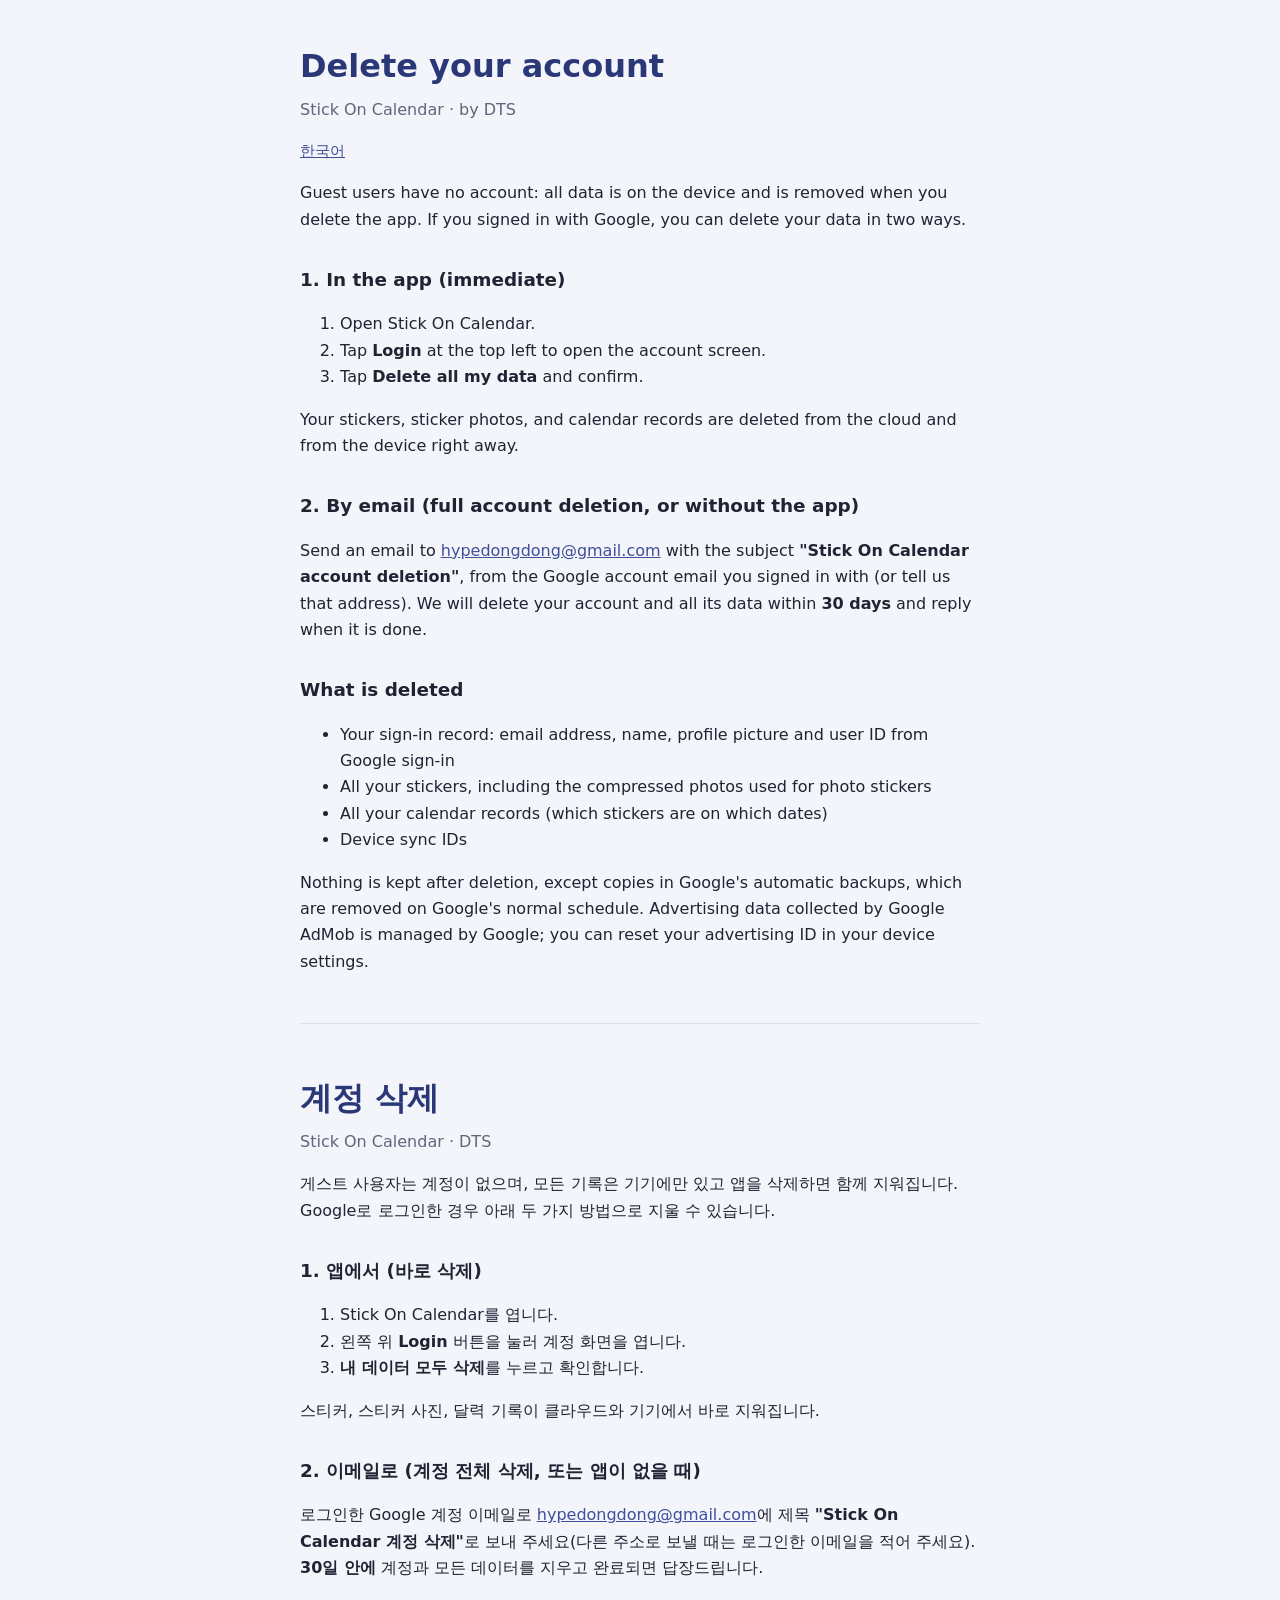
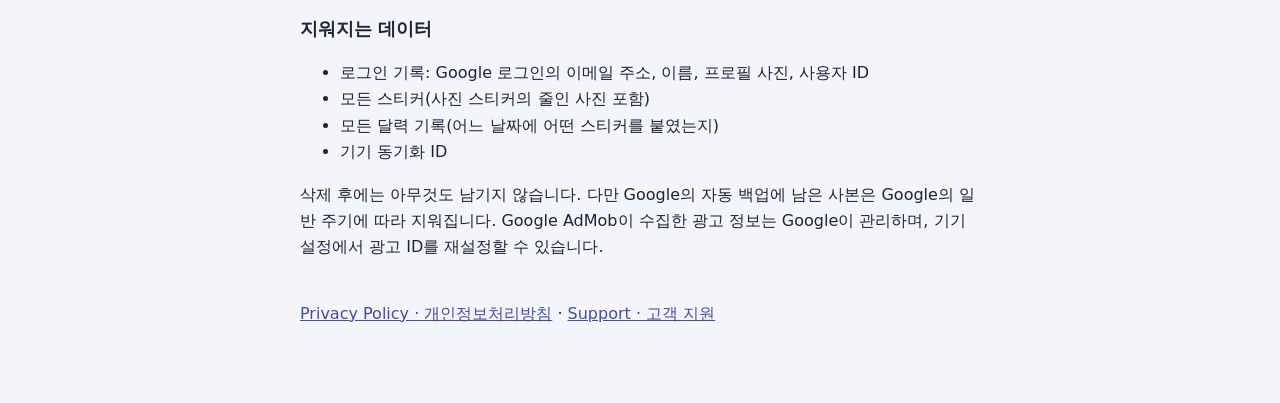
==== delete-account.html @ c65f0c8a "Stick On Calendar support, privacy policy and account deletion pages Co-Authored-By: Claude Opus 5.5" ====
<!DOCTYPE html>
<html lang="en">
<head>
  <meta charset="UTF-8">
  <meta name="viewport" content="width=device-width, initial-scale=1">
  <title>Delete Your Account – Stick On Calendar</title>
  <link rel="stylesheet" href="site.css">
</head>
<body>
  <main>
    <h1>Delete your account</h1>
    <p class="meta">Stick On Calendar · by DTS</p>
    <p class="lang"><a href="#ko">한국어</a></p>

    <p>Guest users have no account: all data is on the device and is removed when you delete the app. If you signed in with Google, you can delete your data in two ways.</p>

    <h2>1. In the app (immediate)</h2>
    <ol>
      <li>Open Stick On Calendar.</li>
      <li>Tap <strong>Login</strong> at the top left to open the account screen.</li>
      <li>Tap <strong>Delete all my data</strong> and confirm.</li>
    </ol>
    <p>Your stickers, sticker photos, and calendar records are deleted from the cloud and from the device right away.</p>

    <h2>2. By email (full account deletion, or without the app)</h2>
    <p>Send an email to <a href="mailto:hypedongdong@gmail.com?subject=Stick%20On%20Calendar%20account%20deletion">hypedongdong@gmail.com</a> with the subject <strong>"Stick On Calendar account deletion"</strong>, from the Google account email you signed in with (or tell us that address). We will delete your account and all its data within <strong>30 days</strong> and reply when it is done.</p>

    <h2>What is deleted</h2>
    <ul>
      <li>Your sign-in record: email address, name, profile picture and user ID from Google sign-in</li>
      <li>All your stickers, including the compressed photos used for photo stickers</li>
      <li>All your calendar records (which stickers are on which dates)</li>
      <li>Device sync IDs</li>
    </ul>
    <p>Nothing is kept after deletion, except copies in Google's automatic backups, which are removed on Google's normal schedule. Advertising data collected by Google AdMob is managed by Google; you can reset your advertising ID in your device settings.</p>

    <hr>

    <h1 id="ko">계정 삭제</h1>
    <p class="meta">Stick On Calendar · DTS</p>

    <p>게스트 사용자는 계정이 없으며, 모든 기록은 기기에만 있고 앱을 삭제하면 함께 지워집니다. Google로 로그인한 경우 아래 두 가지 방법으로 지울 수 있습니다.</p>

    <h2>1. 앱에서 (바로 삭제)</h2>
    <ol>
      <li>Stick On Calendar를 엽니다.</li>
      <li>왼쪽 위 <strong>Login</strong> 버튼을 눌러 계정 화면을 엽니다.</li>
      <li><strong>내 데이터 모두 삭제</strong>를 누르고 확인합니다.</li>
    </ol>
    <p>스티커, 스티커 사진, 달력 기록이 클라우드와 기기에서 바로 지워집니다.</p>

    <h2>2. 이메일로 (계정 전체 삭제, 또는 앱이 없을 때)</h2>
    <p>로그인한 Google 계정 이메일로 <a href="mailto:hypedongdong@gmail.com?subject=Stick%20On%20Calendar%20%EA%B3%84%EC%A0%95%20%EC%82%AD%EC%A0%9C">hypedongdong@gmail.com</a>에 제목 <strong>"Stick On Calendar 계정 삭제"</strong>로 보내 주세요(다른 주소로 보낼 때는 로그인한 이메일을 적어 주세요). <strong>30일 안에</strong> 계정과 모든 데이터를 지우고 완료되면 답장드립니다.</p>

    <h2>지워지는 데이터</h2>
    <ul>
      <li>로그인 기록: Google 로그인의 이메일 주소, 이름, 프로필 사진, 사용자 ID</li>
      <li>모든 스티커(사진 스티커의 줄인 사진 포함)</li>
      <li>모든 달력 기록(어느 날짜에 어떤 스티커를 붙였는지)</li>
      <li>기기 동기화 ID</li>
    </ul>
    <p>삭제 후에는 아무것도 남기지 않습니다. 다만 Google의 자동 백업에 남은 사본은 Google의 일반 주기에 따라 지워집니다. Google AdMob이 수집한 광고 정보는 Google이 관리하며, 기기 설정에서 광고 ID를 재설정할 수 있습니다.</p>

    <p class="back"><a href="privacy.html">Privacy Policy · 개인정보처리방침</a> · <a href="index.html">Support · 고객 지원</a></p>
  </main>
</body>
</html>
---- site.css ----
body {
  margin: 0;
  background: #f3f5fb;
  color: #1f2433;
  font: 16px/1.65 system-ui, -apple-system, "Segoe UI", Roboto, "Apple SD Gothic Neo", "Malgun Gothic", Arial, sans-serif;
}

main {
  max-width: 680px;
  margin: 0 auto;
  padding: 40px 20px 60px;
}

h1 {
  margin: 0;
  color: #2b3878;
}

h2 {
  margin-top: 32px;
  font-size: 1.15rem;
}

.meta {
  margin-top: 4px;
  color: #5f667a;
}

.lang {
  margin-top: 12px;
  font-size: 0.95rem;
}

hr {
  margin: 48px 0;
  border: 0;
  border-top: 1px solid #d9deea;
}

a {
  color: #3f4f9a;
}

.back {
  margin-top: 40px;
}
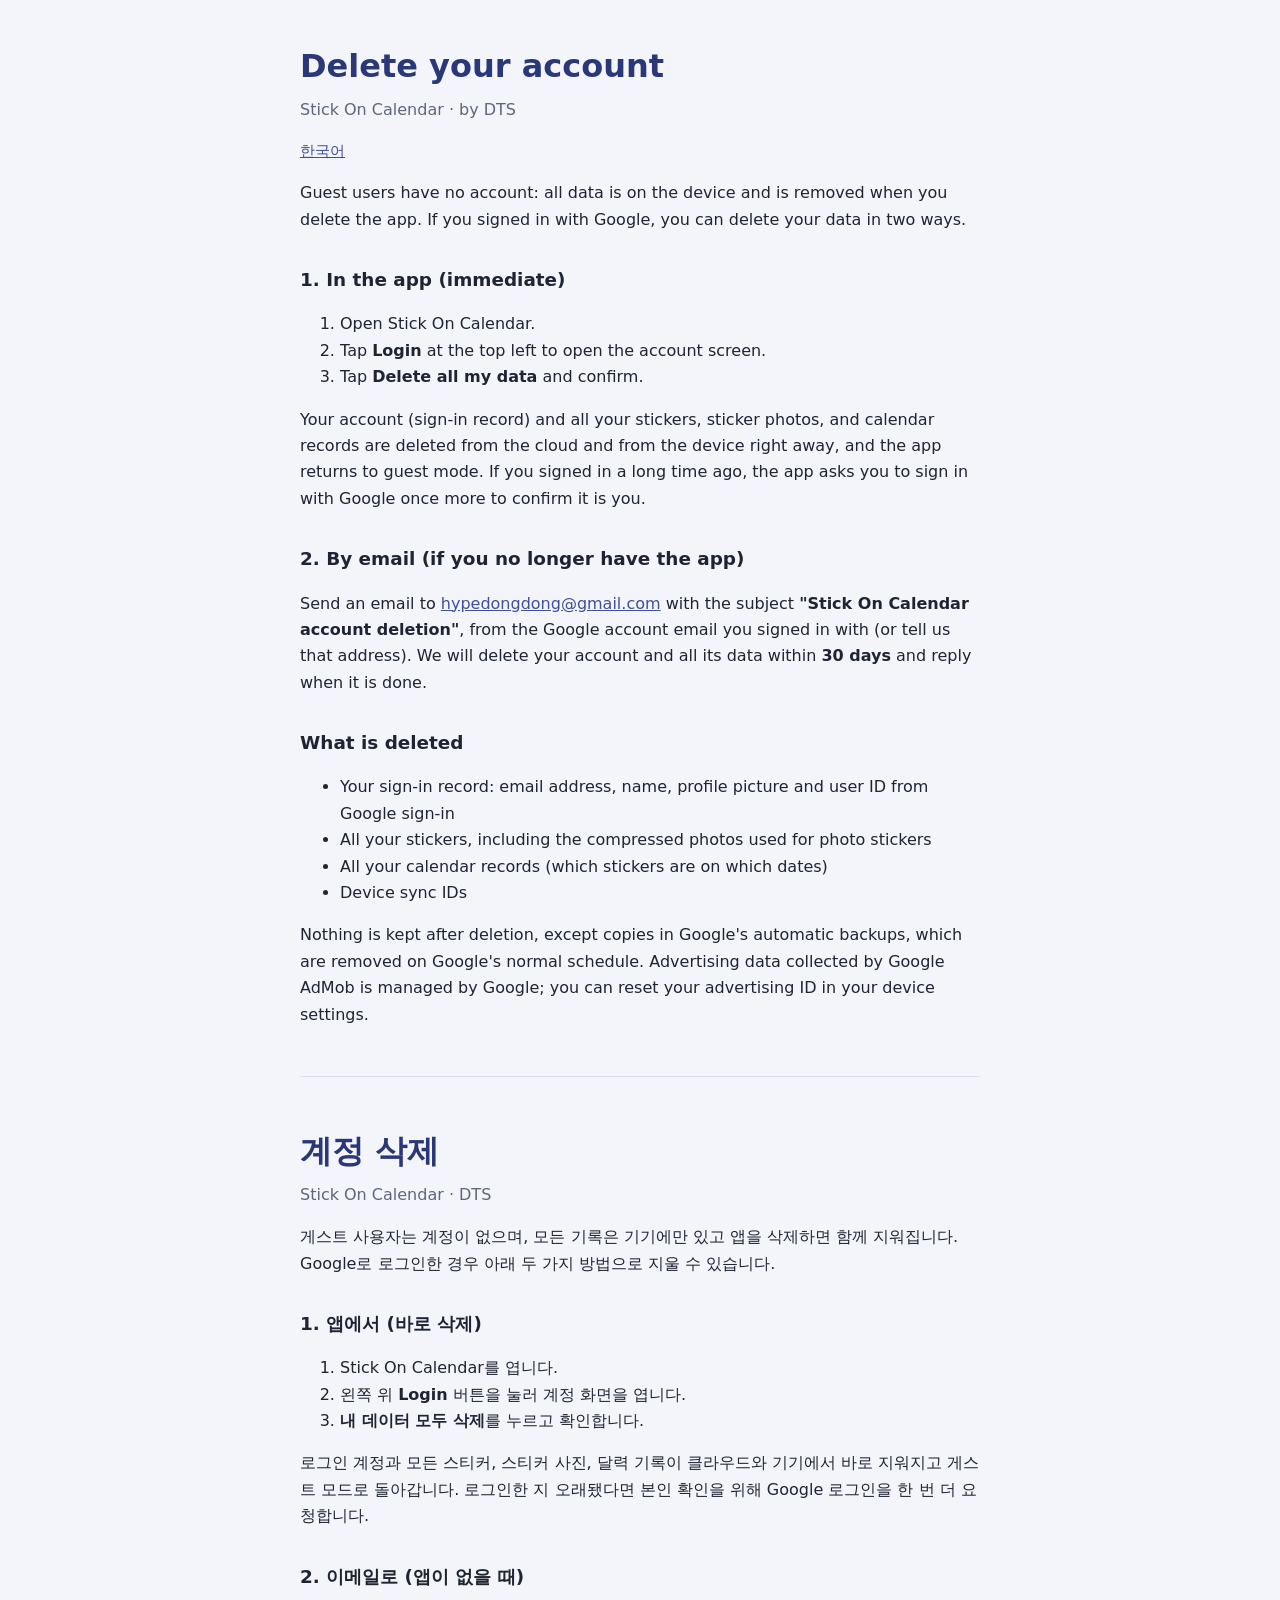
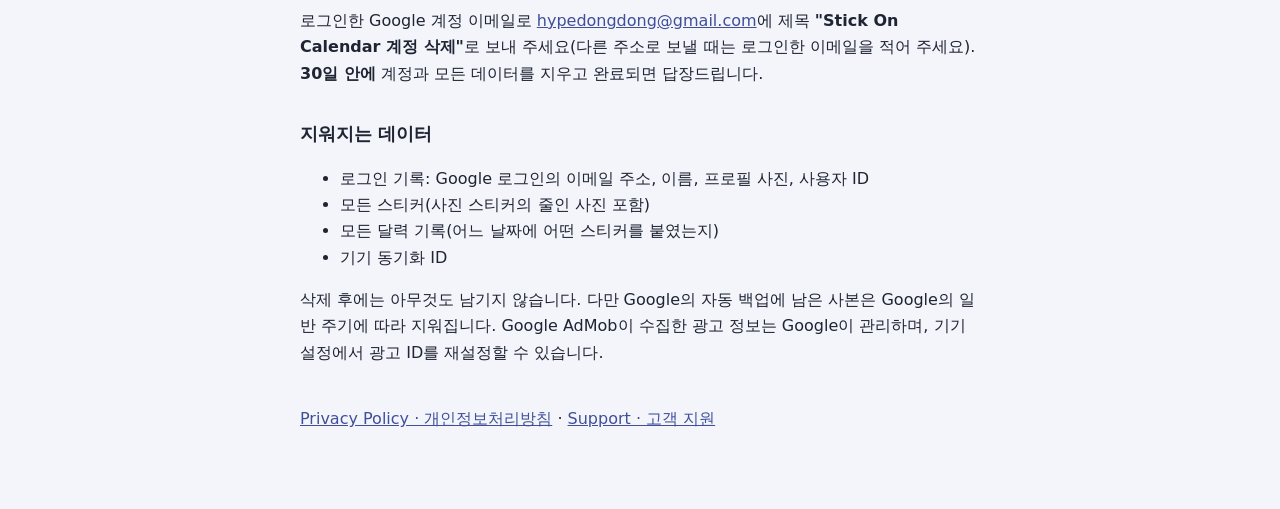
==== commit 8fd5e608: "In-app deletion now removes the account too Co-Authored-By: Claude Opus 5.5 <noreply@anthropic.com>" ====
--- a/delete-account.html
+++ b/delete-account.html
@@ -20,9 +20,9 @@
       <li>Tap <strong>Login</strong> at the top left to open the account screen.</li>
       <li>Tap <strong>Delete all my data</strong> and confirm.</li>
     </ol>
-    <p>Your stickers, sticker photos, and calendar records are deleted from the cloud and from the device right away.</p>
+    <p>Your account (sign-in record) and all your stickers, sticker photos, and calendar records are deleted from the cloud and from the device right away, and the app returns to guest mode. If you signed in a long time ago, the app asks you to sign in with Google once more to confirm it is you.</p>
 
-    <h2>2. By email (full account deletion, or without the app)</h2>
+    <h2>2. By email (if you no longer have the app)</h2>
     <p>Send an email to <a href="mailto:hypedongdong@gmail.com?subject=Stick%20On%20Calendar%20account%20deletion">hypedongdong@gmail.com</a> with the subject <strong>"Stick On Calendar account deletion"</strong>, from the Google account email you signed in with (or tell us that address). We will delete your account and all its data within <strong>30 days</strong> and reply when it is done.</p>
 
     <h2>What is deleted</h2>
@@ -47,9 +47,9 @@
       <li>왼쪽 위 <strong>Login</strong> 버튼을 눌러 계정 화면을 엽니다.</li>
       <li><strong>내 데이터 모두 삭제</strong>를 누르고 확인합니다.</li>
     </ol>
-    <p>스티커, 스티커 사진, 달력 기록이 클라우드와 기기에서 바로 지워집니다.</p>
+    <p>로그인 계정과 모든 스티커, 스티커 사진, 달력 기록이 클라우드와 기기에서 바로 지워지고 게스트 모드로 돌아갑니다. 로그인한 지 오래됐다면 본인 확인을 위해 Google 로그인을 한 번 더 요청합니다.</p>
 
-    <h2>2. 이메일로 (계정 전체 삭제, 또는 앱이 없을 때)</h2>
+    <h2>2. 이메일로 (앱이 없을 때)</h2>
     <p>로그인한 Google 계정 이메일로 <a href="mailto:hypedongdong@gmail.com?subject=Stick%20On%20Calendar%20%EA%B3%84%EC%A0%95%20%EC%82%AD%EC%A0%9C">hypedongdong@gmail.com</a>에 제목 <strong>"Stick On Calendar 계정 삭제"</strong>로 보내 주세요(다른 주소로 보낼 때는 로그인한 이메일을 적어 주세요). <strong>30일 안에</strong> 계정과 모든 데이터를 지우고 완료되면 답장드립니다.</p>
 
     <h2>지워지는 데이터</h2>
